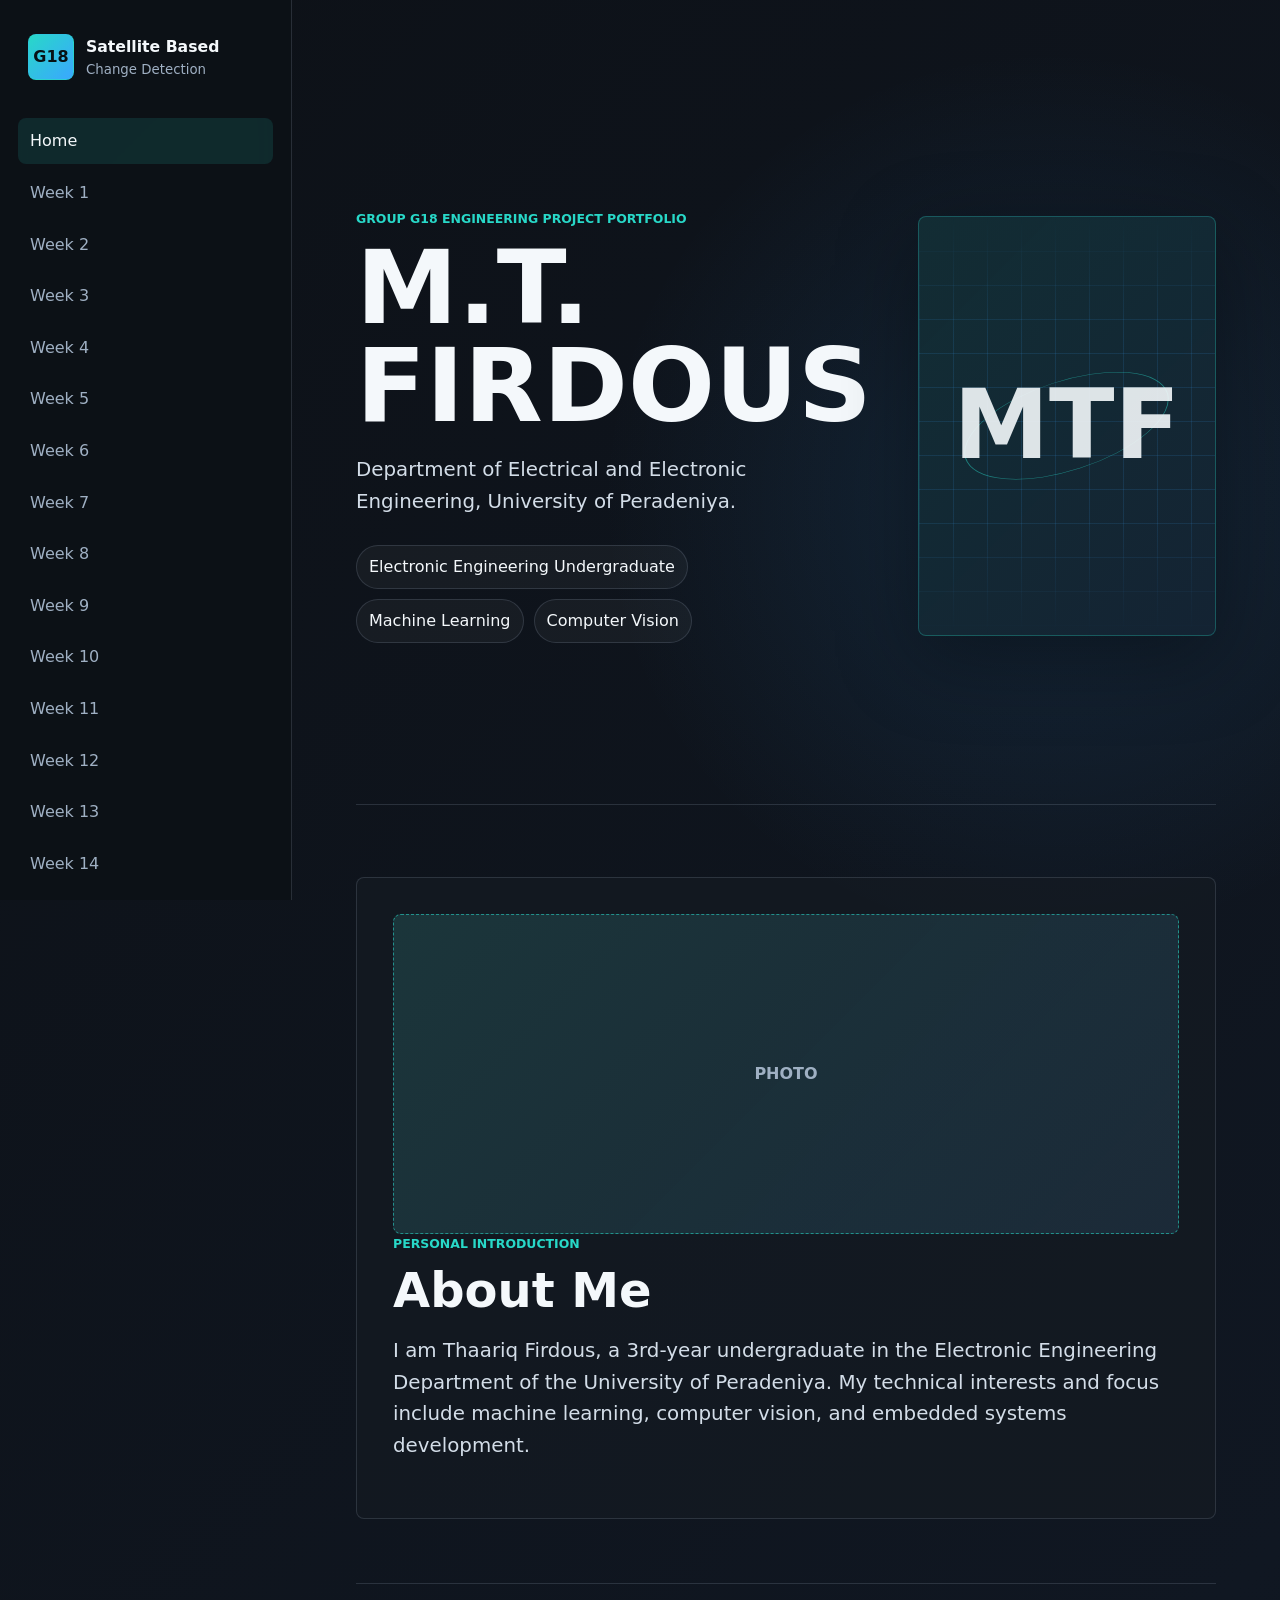
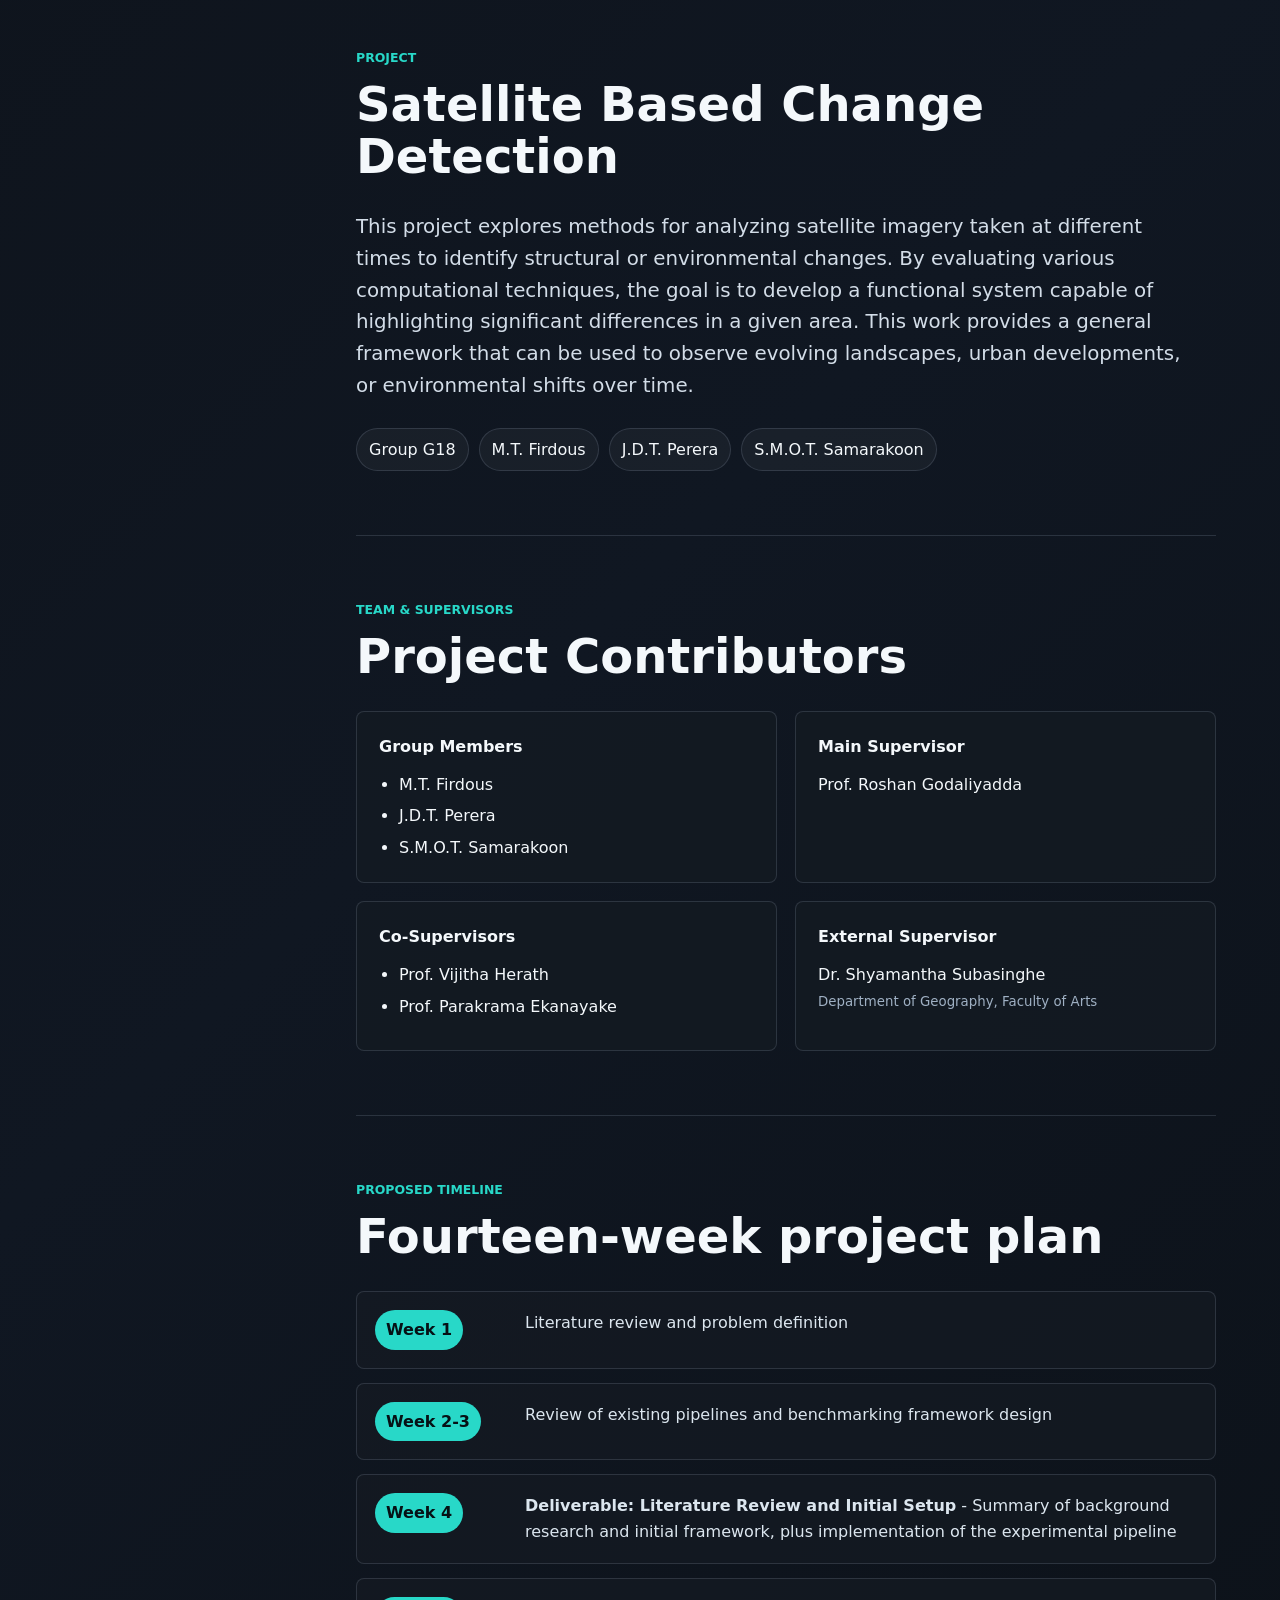
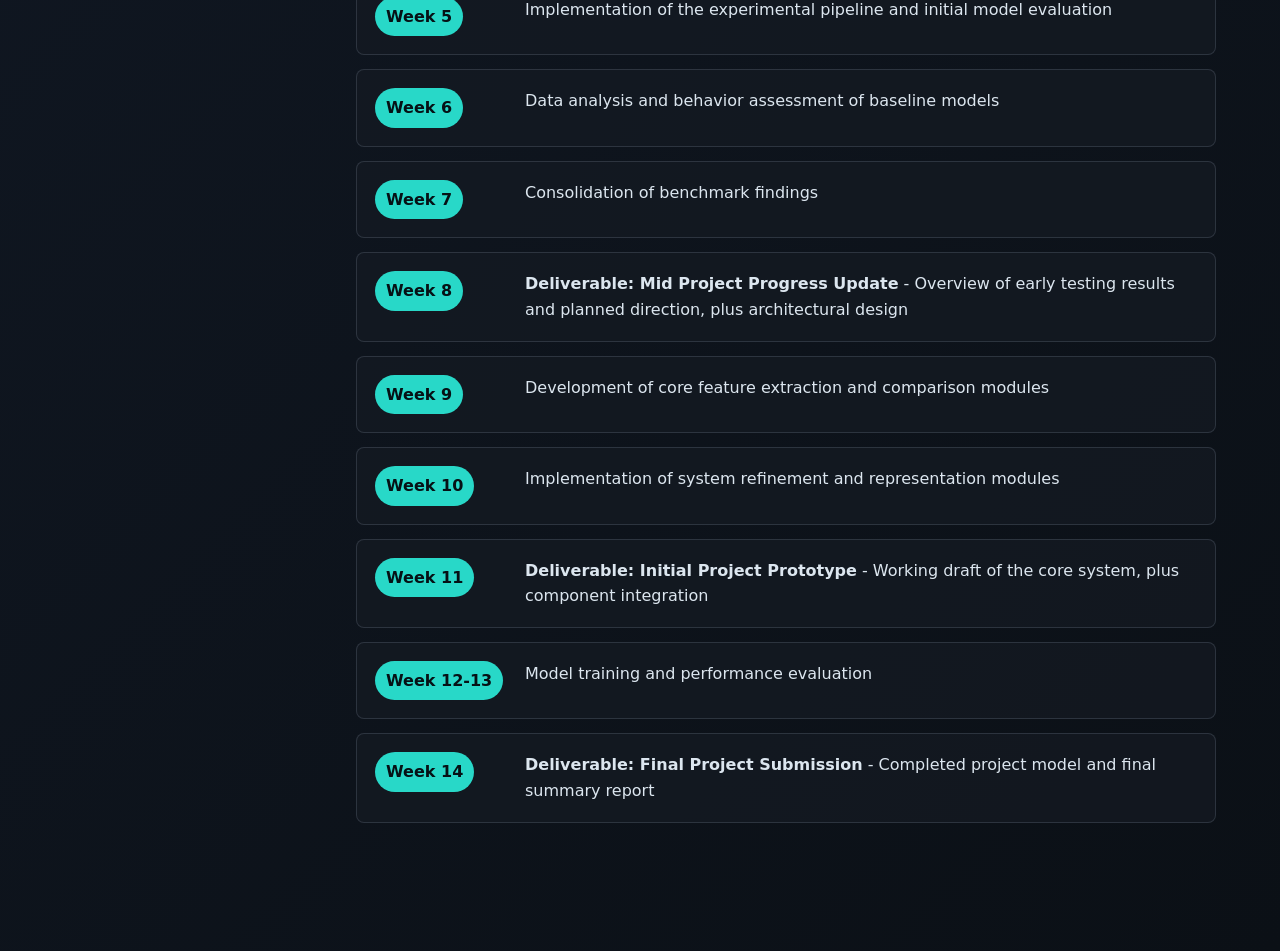
==== index.html @ 3c1f6ce9 "Initial commit" ====
<!DOCTYPE html>
<html lang="en">
<head>
  <meta charset="UTF-8">
  <meta name="viewport" content="width=device-width, initial-scale=1.0">
  <title>M.T. Firdous | Group G18 Portfolio</title>
  <link rel="stylesheet" href="style.css">
</head>
<body>
  <aside class="sidebar">
    <a class="brand" href="index.html" aria-label="Go to homepage">
      <span class="brand-mark">G18</span>
      <span>
        <strong>Satellite Based</strong>
        <small>Change Detection</small>
      </span>
    </a>

    <nav class="site-nav" aria-label="Primary navigation">
      <a class="active" href="index.html">Home</a>
      <a href="weeks/week1.html">Week 1</a>
      <a href="weeks/week2.html">Week 2</a>
      <a href="weeks/week3.html">Week 3</a>
      <a href="weeks/week4.html">Week 4</a>
      <a href="weeks/week5.html">Week 5</a>
      <a href="weeks/week6.html">Week 6</a>
      <a href="weeks/week7.html">Week 7</a>
      <a href="weeks/week8.html">Week 8</a>
      <a href="weeks/week9.html">Week 9</a>
      <a href="weeks/week10.html">Week 10</a>
      <a href="weeks/week11.html">Week 11</a>
      <a href="weeks/week12.html">Week 12</a>
      <a href="weeks/week13.html">Week 13</a>
      <a href="weeks/week14.html">Week 14</a>
    </nav>
  </aside>

  <main class="page-shell">
    <section class="hero-section">
      <div class="hero-content">
        <p class="eyebrow">Group G18 Engineering Project Portfolio</p>
        <h1>M.T. FIRDOUS</h1>
        <p class="hero-summary">
          Department of Electrical and Electronic Engineering, University of Peradeniya.
        </p>
        <div class="hero-meta" aria-label="Profile highlights">
          <span>Electronic Engineering Undergraduate</span>
          <span>Machine Learning</span>
          <span>Computer Vision</span>
        </div>
      </div>

      <!-- Placeholder for personal portrait or profile image. Replace this block with an <img> when available. -->
      <div class="project-visual" aria-label="Project image placeholder">
        <div class="orbit-line"></div>
        <div class="scan-grid"></div>
        <span>MTF</span>
      </div>
    </section>

    <section class="content-section personal-section" id="profile">
      <div class="profile-layout">
        <!-- PERSONAL IMAGE PLACEHOLDER: Replace this placeholder with your photo when available. -->
        <div class="profile-image-placeholder" aria-label="Personal image placeholder">
          <span>Photo</span>
        </div>

        <div class="profile-copy">
          <p class="eyebrow">Personal Introduction</p>
          <h2>About Me</h2>
          <p class="lead-text">
            I am Thaariq Firdous, a 3rd-year undergraduate in the Electronic Engineering Department of the University of Peradeniya. My technical interests and focus include machine learning, computer vision, and embedded systems development.
          </p>
        </div>
      </div>
    </section>

    <section class="content-section project-section" id="about">
      <div class="section-heading">
        <p class="eyebrow">Project</p>
        <h2>Satellite Based Change Detection</h2>
      </div>
      <p class="lead-text">
        This project explores methods for analyzing satellite imagery taken at different times to identify structural or environmental changes. By evaluating various computational techniques, the goal is to develop a functional system capable of highlighting significant differences in a given area. This work provides a general framework that can be used to observe evolving landscapes, urban developments, or environmental shifts over time.
      </p>
      <div class="hero-meta project-meta" aria-label="Project group details">
        <span>Group G18</span>
        <span>M.T. Firdous</span>
        <span>J.D.T. Perera</span>
        <span>S.M.O.T. Samarakoon</span>
      </div>
    </section>

    <section class="content-section" id="team">
      <div class="section-heading">
        <p class="eyebrow">Team & Supervisors</p>
        <h2>Project Contributors</h2>
      </div>

      <div class="info-grid">
        <article class="info-card">
          <h3>Group Members</h3>
          <ul>
            <li>M.T. Firdous</li>
            <li>J.D.T. Perera</li>
            <li>S.M.O.T. Samarakoon</li>
          </ul>
        </article>

        <article class="info-card">
          <h3>Main Supervisor</h3>
          <p>Prof. Roshan Godaliyadda</p>
        </article>

        <article class="info-card">
          <h3>Co-Supervisors</h3>
          <ul>
            <li>Prof. Vijitha Herath</li>
            <li>Prof. Parakrama Ekanayake</li>
          </ul>
        </article>

        <article class="info-card">
          <h3>External Supervisor</h3>
          <p>Dr. Shyamantha Subasinghe</p>
          <small>Department of Geography, Faculty of Arts</small>
        </article>
      </div>
    </section>

    <section class="content-section" id="timeline">
      <div class="section-heading">
        <p class="eyebrow">Proposed Timeline</p>
        <h2>Fourteen-week project plan</h2>
      </div>

      <div class="timeline">
        <article class="timeline-item">
          <span class="week-label">Week 1</span>
          <p>Literature review and problem definition</p>
        </article>
        <article class="timeline-item">
          <span class="week-label">Week 2-3</span>
          <p>Review of existing pipelines and benchmarking framework design</p>
        </article>
        <article class="timeline-item milestone">
          <span class="week-label">Week 4</span>
          <p><strong>Deliverable: Literature Review and Initial Setup</strong> - Summary of background research and initial framework, plus implementation of the experimental pipeline</p>
        </article>
        <article class="timeline-item">
          <span class="week-label">Week 5</span>
          <p>Implementation of the experimental pipeline and initial model evaluation</p>
        </article>
        <article class="timeline-item">
          <span class="week-label">Week 6</span>
          <p>Data analysis and behavior assessment of baseline models</p>
        </article>
        <article class="timeline-item">
          <span class="week-label">Week 7</span>
          <p>Consolidation of benchmark findings</p>
        </article>
        <article class="timeline-item milestone">
          <span class="week-label">Week 8</span>
          <p><strong>Deliverable: Mid Project Progress Update</strong> - Overview of early testing results and planned direction, plus architectural design</p>
        </article>
        <article class="timeline-item">
          <span class="week-label">Week 9</span>
          <p>Development of core feature extraction and comparison modules</p>
        </article>
        <article class="timeline-item">
          <span class="week-label">Week 10</span>
          <p>Implementation of system refinement and representation modules</p>
        </article>
        <article class="timeline-item milestone">
          <span class="week-label">Week 11</span>
          <p><strong>Deliverable: Initial Project Prototype</strong> - Working draft of the core system, plus component integration</p>
        </article>
        <article class="timeline-item">
          <span class="week-label">Week 12-13</span>
          <p>Model training and performance evaluation</p>
        </article>
        <article class="timeline-item milestone">
          <span class="week-label">Week 14</span>
          <p><strong>Deliverable: Final Project Submission</strong> - Completed project model and final summary report</p>
        </article>
      </div>
    </section>
  </main>

  <script>
    document.documentElement.classList.add('js-enabled');
  </script>
</body>
</html>
---- style.css ----
:root {
  --bg: #0d1117;
  --panel: #151b23;
  --panel-strong: #1c2430;
  --text: #f4f8fb;
  --muted: #9fb0c3;
  --line: rgba(148, 163, 184, 0.2);
  --accent: #28d8c8;
  --accent-2: #3aa7ff;
  --accent-soft: rgba(40, 216, 200, 0.12);
  --shadow: 0 22px 80px rgba(0, 0, 0, 0.34);
  --sidebar-width: 292px;
}

* {
  box-sizing: border-box;
}

html {
  scroll-behavior: smooth;
}

body {
  margin: 0;
  min-height: 100vh;
  font-family: Inter, ui-sans-serif, system-ui, -apple-system, BlinkMacSystemFont, "Segoe UI", sans-serif;
  line-height: 1.6;
  color: var(--text);
  background:
    radial-gradient(circle at 82% 12%, rgba(58, 167, 255, 0.13), transparent 28rem),
    linear-gradient(135deg, #0d1117 0%, #101722 52%, #0b1016 100%);
}

a {
  color: inherit;
  text-decoration: none;
}

.sidebar {
  position: fixed;
  inset: 0 auto 0 0;
  z-index: 10;
  width: var(--sidebar-width);
  padding: 24px 18px;
  overflow-y: auto;
  border-right: 1px solid var(--line);
  background: rgba(13, 17, 23, 0.94);
  backdrop-filter: blur(18px);
}

.brand {
  display: flex;
  align-items: center;
  gap: 12px;
  margin-bottom: 28px;
  padding: 10px;
}

.brand-mark {
  display: grid;
  width: 46px;
  height: 46px;
  place-items: center;
  border: 1px solid rgba(40, 216, 200, 0.45);
  border-radius: 8px;
  color: #071115;
  background: linear-gradient(135deg, var(--accent), var(--accent-2));
  font-weight: 800;
}

.brand strong,
.brand small {
  display: block;
}

.brand strong {
  font-size: 0.98rem;
}

.brand small {
  color: var(--muted);
}

.site-nav {
  display: grid;
  gap: 6px;
}

.site-nav a {
  border-radius: 8px;
  padding: 10px 12px;
  color: var(--muted);
  transition: background 180ms ease, color 180ms ease, transform 180ms ease;
}

.site-nav a:hover,
.site-nav a:focus-visible,
.site-nav a.active {
  color: var(--text);
  background: var(--accent-soft);
  outline: none;
}

.site-nav a:hover {
  transform: translateX(2px);
}

.page-shell {
  width: min(1160px, calc(100% - var(--sidebar-width)));
  margin-left: var(--sidebar-width);
  padding: 48px clamp(22px, 5vw, 72px) 64px;
}

.hero-section {
  display: grid;
  grid-template-columns: minmax(0, 1.25fr) minmax(280px, 0.75fr);
  align-items: center;
  min-height: 84vh;
  gap: clamp(28px, 5vw, 68px);
}

.eyebrow {
  margin: 0 0 10px;
  color: var(--accent);
  font-size: 0.78rem;
  font-weight: 800;
  text-transform: uppercase;
}

h1,
h2,
h3,
p {
  margin-top: 0;
}

h1 {
  max-width: 880px;
  margin-bottom: 20px;
  font-size: clamp(3rem, 8vw, 6.8rem);
  line-height: 0.95;
  letter-spacing: 0;
}

h2 {
  margin-bottom: 16px;
  font-size: clamp(1.85rem, 4vw, 3rem);
  line-height: 1.1;
  letter-spacing: 0;
}

h3 {
  margin-bottom: 12px;
  font-size: 1rem;
  letter-spacing: 0;
}

.hero-summary,
.lead-text {
  max-width: 830px;
  color: #d3dde8;
  font-size: clamp(1.05rem, 2vw, 1.24rem);
}

.hero-meta {
  display: flex;
  flex-wrap: wrap;
  gap: 10px;
  margin-top: 28px;
}

.hero-meta span {
  border: 1px solid var(--line);
  border-radius: 999px;
  padding: 8px 12px;
  color: var(--text);
  background: rgba(255, 255, 255, 0.04);
}

.project-visual {
  position: relative;
  display: grid;
  min-height: 420px;
  overflow: hidden;
  place-items: center;
  border: 1px solid rgba(40, 216, 200, 0.28);
  border-radius: 8px;
  background:
    linear-gradient(135deg, rgba(40, 216, 200, 0.11), rgba(58, 167, 255, 0.08)),
    #101822;
  box-shadow: var(--shadow);
}

.project-visual span {
  position: relative;
  z-index: 2;
  color: rgba(244, 248, 251, 0.9);
  font-size: clamp(3rem, 10vw, 6rem);
  font-weight: 900;
}

.orbit-line {
  position: absolute;
  width: 72%;
  aspect-ratio: 1;
  border: 1px solid rgba(40, 216, 200, 0.5);
  border-radius: 50%;
  transform: rotate(-18deg) scaleY(0.42);
}

.scan-grid {
  position: absolute;
  inset: 0;
  background-image:
    linear-gradient(rgba(58, 167, 255, 0.13) 1px, transparent 1px),
    linear-gradient(90deg, rgba(58, 167, 255, 0.13) 1px, transparent 1px);
  background-size: 34px 34px;
  mask-image: linear-gradient(to bottom, transparent 0%, black 28%, black 72%, transparent 100%);
}

.hero-photo {
  display: block;
  width: 100%;
  min-height: 420px;
  max-height: 560px;
  object-fit: cover;
  border: 1px solid rgba(40, 216, 200, 0.28);
  border-radius: 8px;
  background: rgba(255, 255, 255, 0.03);
  box-shadow: var(--shadow);
}

.content-section {
  padding: 64px 0;
  border-top: 1px solid var(--line);
}

.personal-section {
  padding-top: 72px;
}

.profile-layout {
  display: block;
  border: 1px solid var(--line);
  border-radius: 8px;
  padding: clamp(20px, 4vw, 36px);
  background: rgba(21, 27, 35, 0.68);
}

.profile-image-placeholder {
  display: grid;
  min-height: 320px;
  place-items: center;
  border: 1px dashed rgba(40, 216, 200, 0.58);
  border-radius: 8px;
  background:
    linear-gradient(135deg, rgba(40, 216, 200, 0.12), rgba(58, 167, 255, 0.08)),
    rgba(255, 255, 255, 0.03);
}

.profile-image-placeholder span {
  color: var(--muted);
  font-weight: 800;
  text-transform: uppercase;
}

.profile-copy h2 {
  margin-bottom: 18px;
}

.project-meta {
  margin-top: 26px;
}

.section-heading {
  max-width: 760px;
  margin-bottom: 28px;
}

.info-grid,
.update-grid {
  display: grid;
  grid-template-columns: repeat(2, minmax(0, 1fr));
  gap: 18px;
}

.info-card,
.update-card {
  min-height: 150px;
  border: 1px solid var(--line);
  border-radius: 8px;
  padding: 22px;
  background: rgba(21, 27, 35, 0.76);
}

.info-card p,
.info-card ul {
  margin: 0;
}

.info-card ul {
  padding-left: 20px;
}

.info-card li + li {
  margin-top: 6px;
}

.info-card small {
  color: var(--muted);
}

.timeline {
  position: relative;
  display: grid;
  gap: 14px;
}

.timeline-item {
  position: relative;
  display: grid;
  grid-template-columns: 132px minmax(0, 1fr);
  gap: 18px;
  align-items: start;
  border: 1px solid var(--line);
  border-radius: 8px;
  padding: 18px;
  background: rgba(21, 27, 35, 0.72);
}

.week-label {
  display: inline-flex;
  width: fit-content;
  border-radius: 999px;
  padding: 7px 11px;
  color: #061115;
  background: var(--accent);
  font-weight: 800;
}

.timeline-item p {
  margin: 0;
  color: #dce6ef;
}

.week-hero {
  padding: 48px 0 42px;
}

.week-hero h1 {
  margin-bottom: 14px;
  font-size: clamp(2.5rem, 7vw, 5.2rem);
}

.week-hero p {
  max-width: 720px;
  color: var(--muted);
  font-size: 1.08rem;
}

.update-card {
  min-height: 260px;
}

.update-card h2 {
  margin-bottom: 18px;
  font-size: 1.35rem;
}

.empty-area {
  min-height: 150px;
  border: 1px dashed rgba(159, 176, 195, 0.34);
  border-radius: 8px;
  background: rgba(255, 255, 255, 0.025);
}

.wide-card {
  grid-column: 1 / -1;
}

@media (max-width: 940px) {
  .sidebar {
    position: sticky;
    top: 0;
    width: 100%;
    max-height: 42vh;
    padding: 14px;
    border-right: 0;
    border-bottom: 1px solid var(--line);
  }

  .brand {
    margin-bottom: 12px;
  }

  .site-nav {
    display: flex;
    overflow-x: auto;
    padding-bottom: 4px;
    scrollbar-width: thin;
  }

  .site-nav a {
    flex: 0 0 auto;
    white-space: nowrap;
  }

  .site-nav a:hover {
    transform: none;
  }

  .page-shell {
    width: 100%;
    margin-left: 0;
    padding: 28px 18px 48px;
  }

  .hero-section {
    grid-template-columns: 1fr;
    min-height: auto;
    padding: 42px 0;
  }

  .project-visual,
  .hero-photo {
    min-height: 300px;
  }
}

@media (max-width: 680px) {
  .brand-mark {
    width: 40px;
    height: 40px;
  }

  h1 {
    font-size: clamp(2.55rem, 17vw, 4.4rem);
  }

  .content-section {
    padding: 44px 0;
  }

  .info-grid,
  .update-grid {
    grid-template-columns: 1fr;
  }

  .timeline-item {
    grid-template-columns: 1fr;
    gap: 12px;
  }

  .update-card {
    min-height: 220px;
  }
}
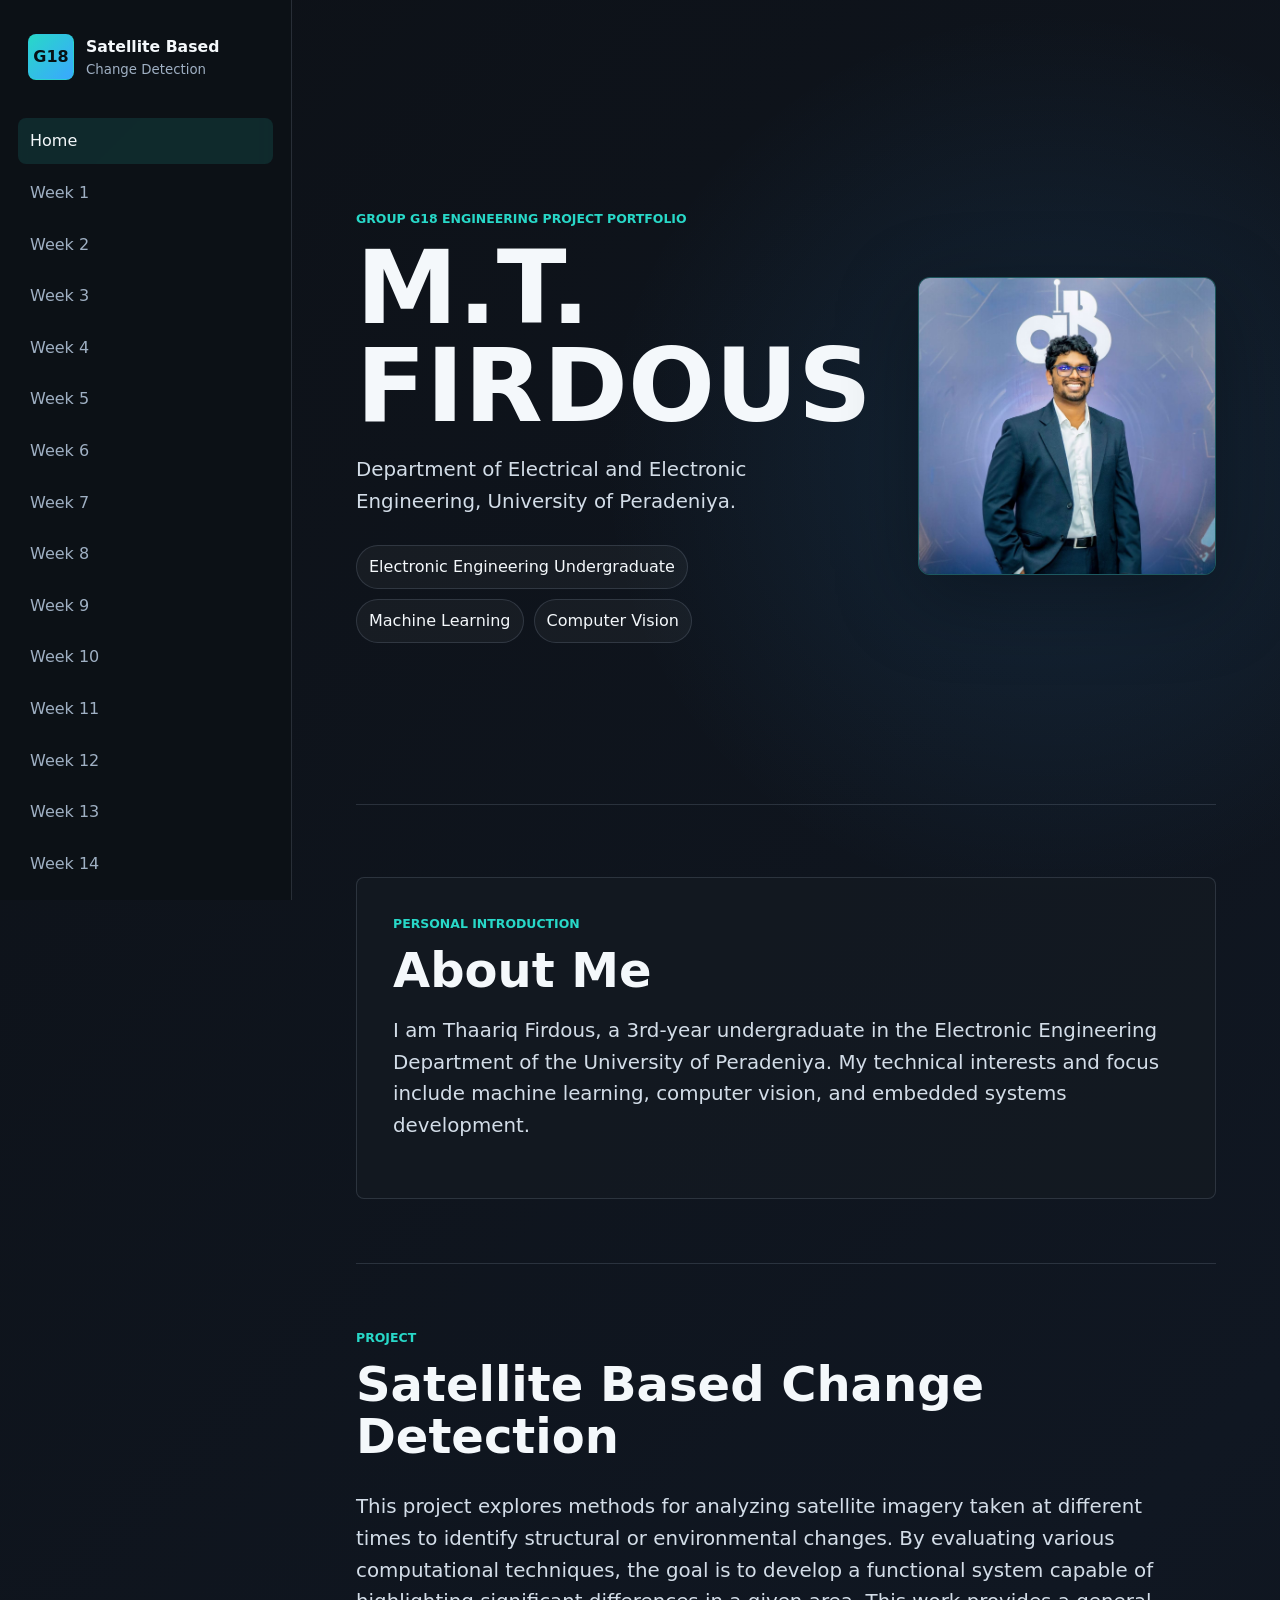
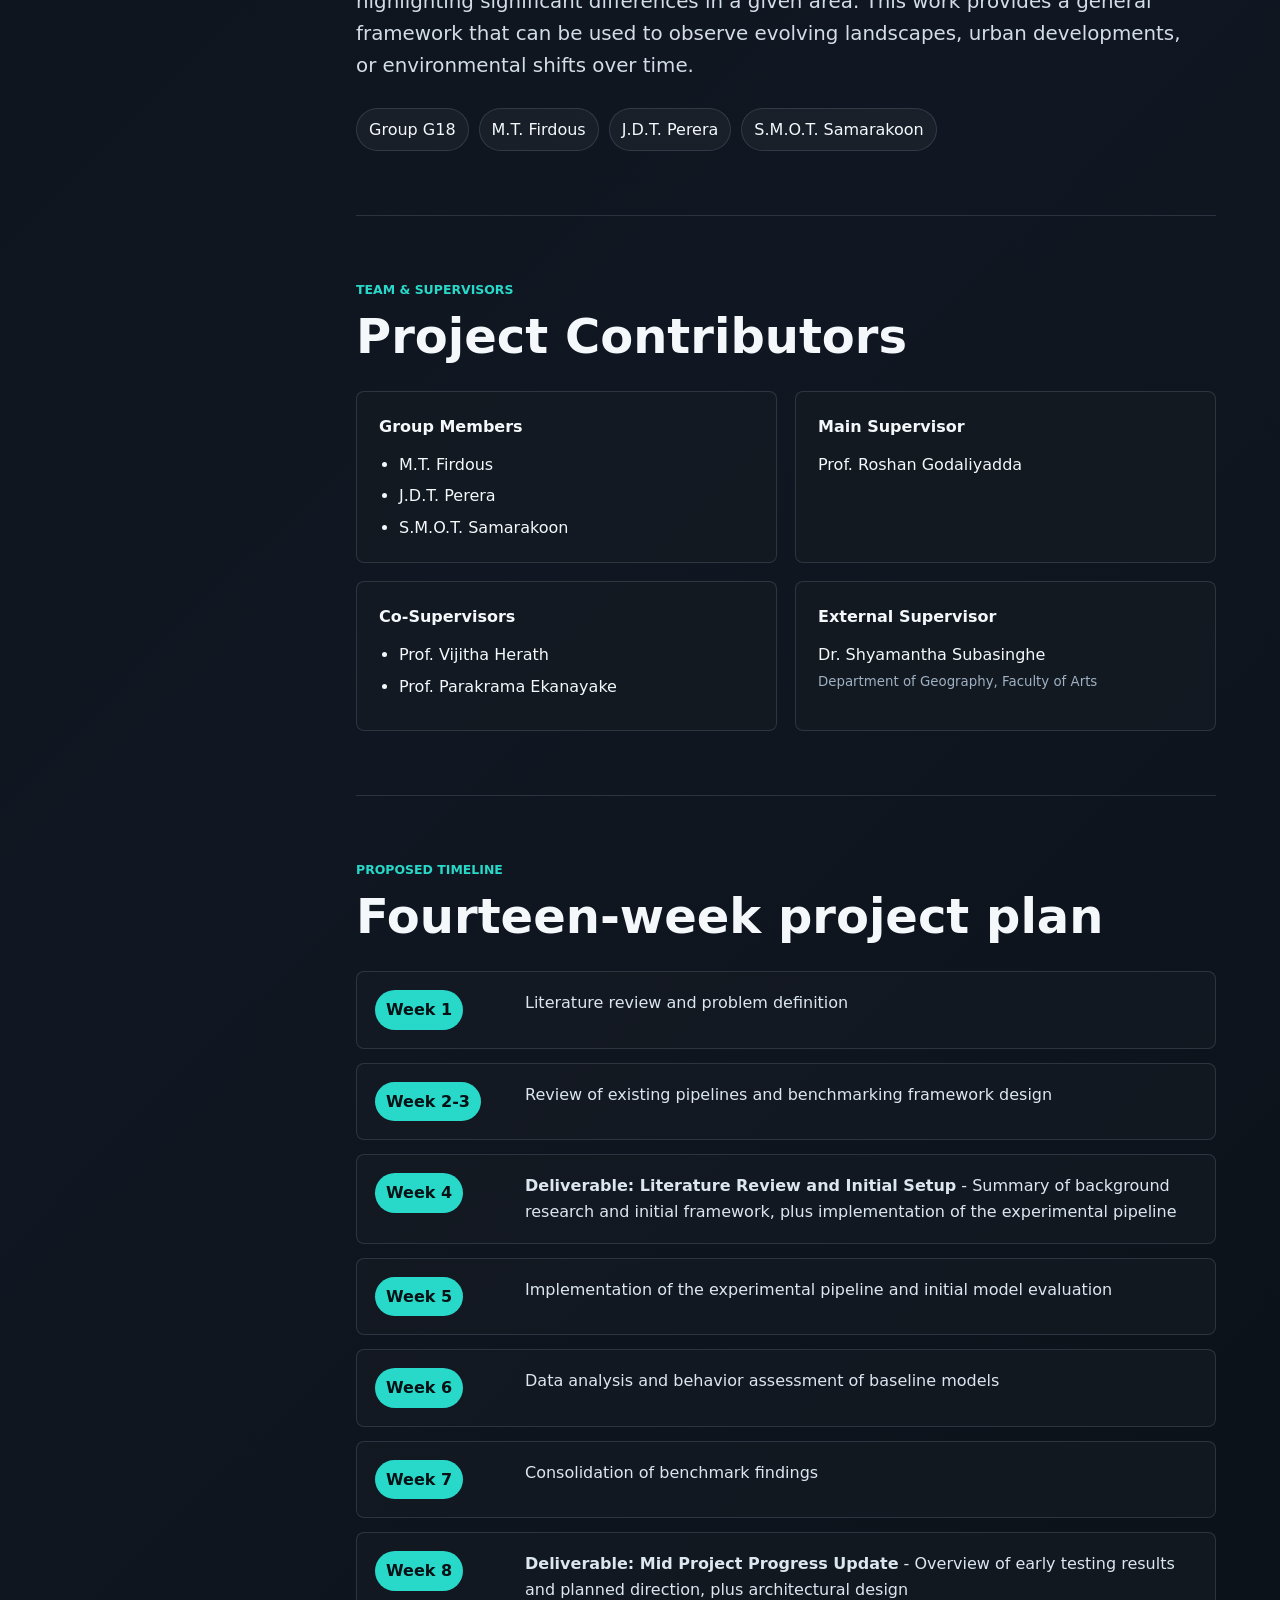
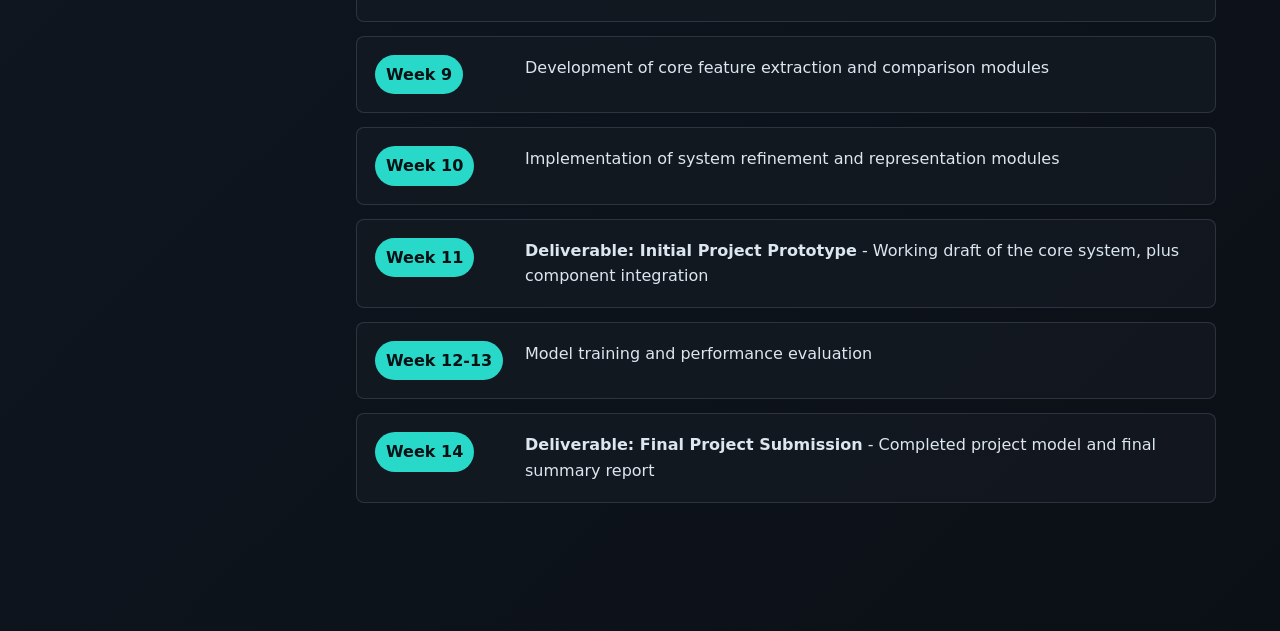
==== commit b8f29204: "Integrate MambaRefine-CD paper methodology into Weeks 1-3" ====
--- a/index.html
+++ b/index.html
@@ -50,28 +50,16 @@
         </div>
       </div>
 
-      <!-- Placeholder for personal portrait or profile image. Replace this block with an <img> when available. -->
-      <div class="project-visual" aria-label="Project image placeholder">
-        <div class="orbit-line"></div>
-        <div class="scan-grid"></div>
-        <span>MTF</span>
-      </div>
+      <img src="assets/INSERT_YOUR_IMAGE_FILENAME_HERE.jpg" alt="M.T. Firdous" class="hero-image">
     </section>
 
     <section class="content-section personal-section" id="profile">
       <div class="profile-layout">
-        <!-- PERSONAL IMAGE PLACEHOLDER: Replace this placeholder with your photo when available. -->
-        <div class="profile-image-placeholder" aria-label="Personal image placeholder">
-          <span>Photo</span>
-        </div>
-
-        <div class="profile-copy">
-          <p class="eyebrow">Personal Introduction</p>
-          <h2>About Me</h2>
-          <p class="lead-text">
-            I am Thaariq Firdous, a 3rd-year undergraduate in the Electronic Engineering Department of the University of Peradeniya. My technical interests and focus include machine learning, computer vision, and embedded systems development.
-          </p>
-        </div>
+        <p class="eyebrow">Personal Introduction</p>
+        <h2>About Me</h2>
+        <p class="lead-text">
+          I am Thaariq Firdous, a 3rd-year undergraduate in the Electronic Engineering Department of the University of Peradeniya. My technical interests and focus include machine learning, computer vision, and embedded systems development.
+        </p>
       </div>
     </section>
 
--- a/style.css
+++ b/style.css
@@ -177,55 +177,15 @@
   background: rgba(255, 255, 255, 0.04);
 }
 
-.project-visual {
-  position: relative;
-  display: grid;
-  min-height: 420px;
-  overflow: hidden;
-  place-items: center;
-  border: 1px solid rgba(40, 216, 200, 0.28);
-  border-radius: 8px;
-  background:
-    linear-gradient(135deg, rgba(40, 216, 200, 0.11), rgba(58, 167, 255, 0.08)),
-    #101822;
-  box-shadow: var(--shadow);
-}
-
-.project-visual span {
-  position: relative;
-  z-index: 2;
-  color: rgba(244, 248, 251, 0.9);
-  font-size: clamp(3rem, 10vw, 6rem);
-  font-weight: 900;
-}
-
-.orbit-line {
-  position: absolute;
-  width: 72%;
-  aspect-ratio: 1;
-  border: 1px solid rgba(40, 216, 200, 0.5);
-  border-radius: 50%;
-  transform: rotate(-18deg) scaleY(0.42);
-}
-
-.scan-grid {
-  position: absolute;
-  inset: 0;
-  background-image:
-    linear-gradient(rgba(58, 167, 255, 0.13) 1px, transparent 1px),
-    linear-gradient(90deg, rgba(58, 167, 255, 0.13) 1px, transparent 1px);
-  background-size: 34px 34px;
-  mask-image: linear-gradient(to bottom, transparent 0%, black 28%, black 72%, transparent 100%);
-}
-
-.hero-photo {
+.hero-image {
   display: block;
-  width: 100%;
-  min-height: 420px;
-  max-height: 560px;
+  width: 300px;
+  max-width: 100%;
+  height: auto;
+  justify-self: center;
   object-fit: cover;
   border: 1px solid rgba(40, 216, 200, 0.28);
-  border-radius: 8px;
+  border-radius: 12px;
   background: rgba(255, 255, 255, 0.03);
   box-shadow: var(--shadow);
 }
@@ -241,30 +201,14 @@
 
 .profile-layout {
   display: block;
+  max-width: 860px;
   border: 1px solid var(--line);
   border-radius: 8px;
   padding: clamp(20px, 4vw, 36px);
   background: rgba(21, 27, 35, 0.68);
 }
 
-.profile-image-placeholder {
-  display: grid;
-  min-height: 320px;
-  place-items: center;
-  border: 1px dashed rgba(40, 216, 200, 0.58);
-  border-radius: 8px;
-  background:
-    linear-gradient(135deg, rgba(40, 216, 200, 0.12), rgba(58, 167, 255, 0.08)),
-    rgba(255, 255, 255, 0.03);
-}
-
-.profile-image-placeholder span {
-  color: var(--muted);
-  font-weight: 800;
-  text-transform: uppercase;
-}
-
-.profile-copy h2 {
+.profile-layout h2 {
   margin-bottom: 18px;
 }
 
@@ -371,7 +315,27 @@
   min-height: 150px;
   border: 1px dashed rgba(159, 176, 195, 0.34);
   border-radius: 8px;
+  padding: 18px 20px;
+  color: #dce6ef;
   background: rgba(255, 255, 255, 0.025);
+}
+
+.empty-area ul {
+  margin: 0;
+  padding-left: 1.15rem;
+}
+
+.empty-area li + li {
+  margin-top: 10px;
+}
+
+.empty-area p {
+  margin: 0;
+}
+
+.empty-area code {
+  color: var(--text);
+  white-space: normal;
 }
 
 .wide-card {
@@ -421,9 +385,8 @@
     padding: 42px 0;
   }
 
-  .project-visual,
-  .hero-photo {
-    min-height: 300px;
+  .hero-image {
+    justify-self: start;
   }
 }
 
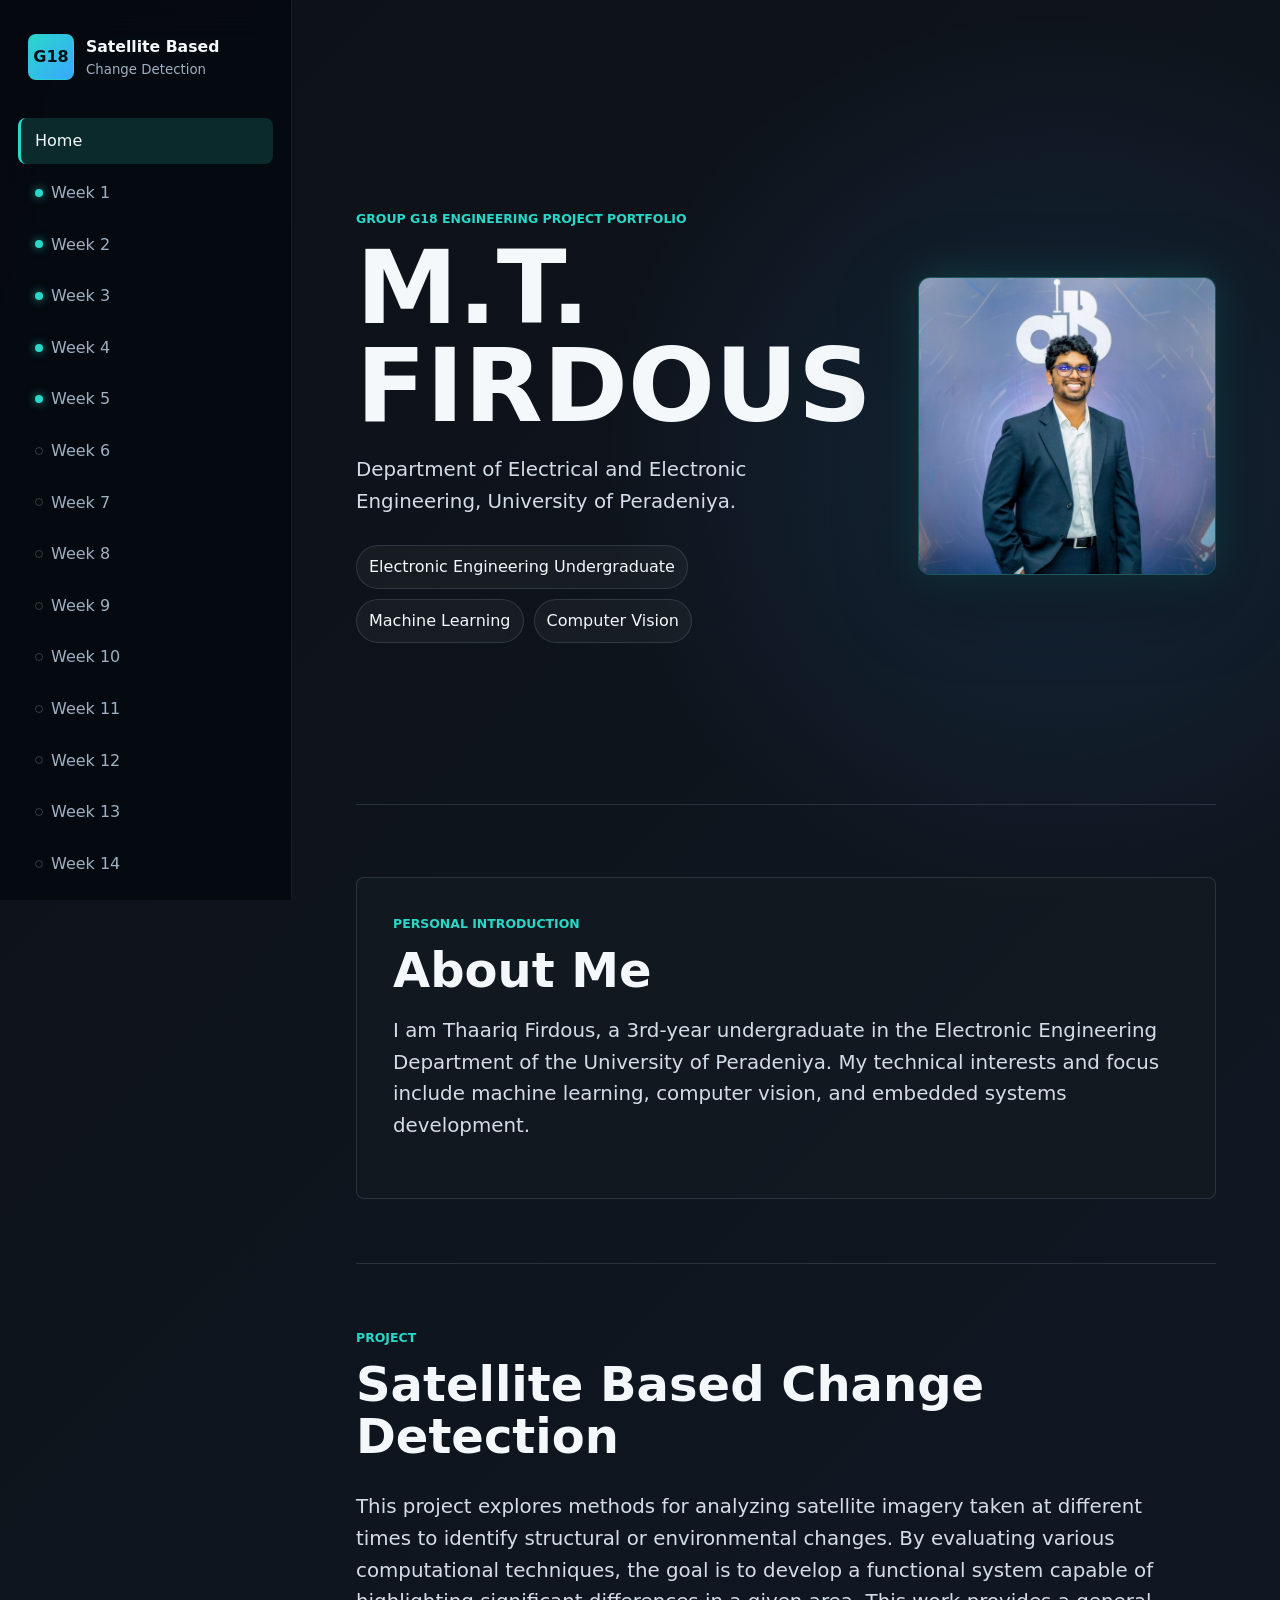
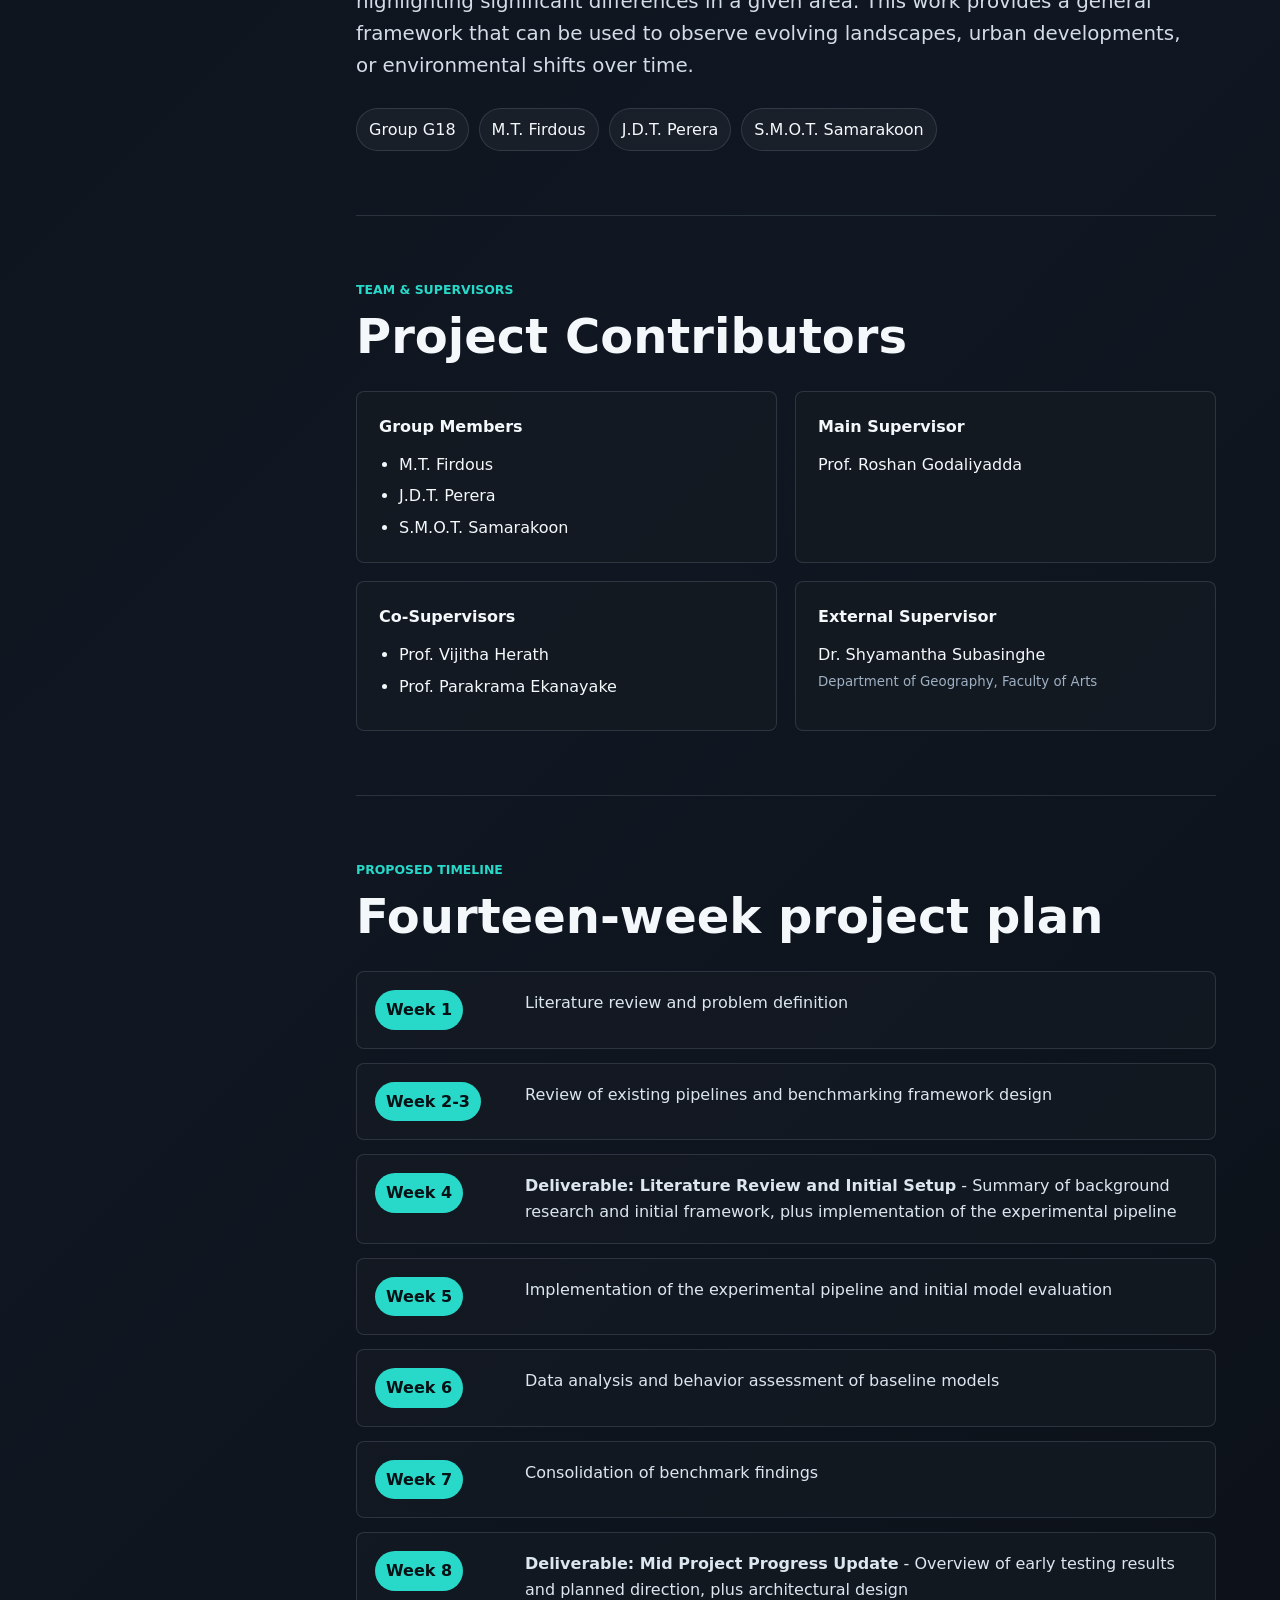
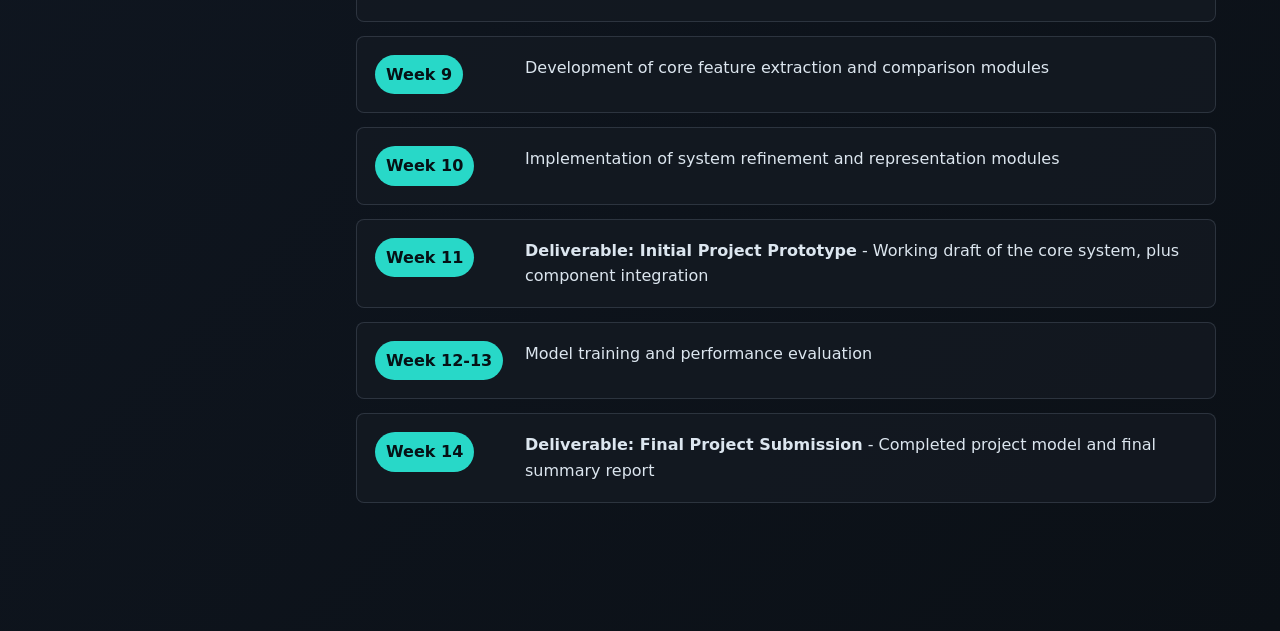
==== commit 11080f09: "Add completed/pending status dots to sidebar" ====
--- a/index.html
+++ b/index.html
@@ -18,20 +18,20 @@
 
     <nav class="site-nav" aria-label="Primary navigation">
       <a class="active" href="index.html">Home</a>
-      <a href="weeks/week1.html">Week 1</a>
-      <a href="weeks/week2.html">Week 2</a>
-      <a href="weeks/week3.html">Week 3</a>
-      <a href="weeks/week4.html">Week 4</a>
-      <a href="weeks/week5.html">Week 5</a>
-      <a href="weeks/week6.html">Week 6</a>
-      <a href="weeks/week7.html">Week 7</a>
-      <a href="weeks/week8.html">Week 8</a>
-      <a href="weeks/week9.html">Week 9</a>
-      <a href="weeks/week10.html">Week 10</a>
-      <a href="weeks/week11.html">Week 11</a>
-      <a href="weeks/week12.html">Week 12</a>
-      <a href="weeks/week13.html">Week 13</a>
-      <a href="weeks/week14.html">Week 14</a>
+      <a href="weeks/week1.html"><span class="status-dot completed"></span>Week 1</a>
+      <a href="weeks/week2.html"><span class="status-dot completed"></span>Week 2</a>
+      <a href="weeks/week3.html"><span class="status-dot completed"></span>Week 3</a>
+      <a href="weeks/week4.html"><span class="status-dot completed"></span>Week 4</a>
+      <a href="weeks/week5.html"><span class="status-dot completed"></span>Week 5</a>
+      <a href="weeks/week6.html"><span class="status-dot pending"></span>Week 6</a>
+      <a href="weeks/week7.html"><span class="status-dot pending"></span>Week 7</a>
+      <a href="weeks/week8.html"><span class="status-dot pending"></span>Week 8</a>
+      <a href="weeks/week9.html"><span class="status-dot pending"></span>Week 9</a>
+      <a href="weeks/week10.html"><span class="status-dot pending"></span>Week 10</a>
+      <a href="weeks/week11.html"><span class="status-dot pending"></span>Week 11</a>
+      <a href="weeks/week12.html"><span class="status-dot pending"></span>Week 12</a>
+      <a href="weeks/week13.html"><span class="status-dot pending"></span>Week 13</a>
+      <a href="weeks/week14.html"><span class="status-dot pending"></span>Week 14</a>
     </nav>
   </aside>
 
--- a/style.css
+++ b/style.css
@@ -20,6 +20,18 @@
   scroll-behavior: smooth;
 }
 
+@keyframes pageFadeIn {
+  from {
+    opacity: 0;
+    transform: translateY(6px);
+  }
+
+  to {
+    opacity: 1;
+    transform: translateY(0);
+  }
+}
+
 body {
   margin: 0;
   min-height: 100vh;
@@ -43,8 +55,8 @@
   width: var(--sidebar-width);
   padding: 24px 18px;
   overflow-y: auto;
-  border-right: 1px solid var(--line);
-  background: rgba(13, 17, 23, 0.94);
+  border-right: 1px solid rgba(255, 255, 255, 0.08);
+  background: rgba(6, 10, 16, 0.96);
   backdrop-filter: blur(18px);
 }
 
@@ -87,10 +99,31 @@
 }
 
 .site-nav a {
-  border-radius: 8px;
-  padding: 10px 12px;
+  display: flex;
+  align-items: center;
+  border-left: 3px solid transparent;
+  border-radius: 8px;
+  padding: 10px 12px 10px 14px;
   color: var(--muted);
-  transition: background 180ms ease, color 180ms ease, transform 180ms ease;
+  transition: background 180ms ease, border-color 180ms ease, color 180ms ease, transform 180ms ease;
+}
+
+.status-dot {
+  display: inline-block;
+  flex: 0 0 auto;
+  width: 8px;
+  height: 8px;
+  margin-right: 8px;
+  border-radius: 50%;
+}
+
+.status-dot.completed {
+  background: var(--accent);
+  box-shadow: 0 0 10px rgba(40, 216, 200, 0.72);
+}
+
+.status-dot.pending {
+  border: 1px solid rgba(255, 255, 255, 0.2);
 }
 
 .site-nav a:hover,
@@ -101,6 +134,11 @@
   outline: none;
 }
 
+.site-nav a.active {
+  border-left-color: var(--accent);
+  background: rgba(40, 216, 200, 0.16);
+}
+
 .site-nav a:hover {
   transform: translateX(2px);
 }
@@ -109,6 +147,7 @@
   width: min(1160px, calc(100% - var(--sidebar-width)));
   margin-left: var(--sidebar-width);
   padding: 48px clamp(22px, 5vw, 72px) 64px;
+  animation: pageFadeIn 0.4s ease both;
 }
 
 .hero-section {
@@ -175,6 +214,14 @@
   padding: 8px 12px;
   color: var(--text);
   background: rgba(255, 255, 255, 0.04);
+  transition: background 0.25s ease, border-color 0.25s ease, box-shadow 0.25s ease, transform 0.25s ease;
+}
+
+.hero-meta span:hover {
+  border-color: rgba(40, 216, 200, 0.5);
+  background: rgba(40, 216, 200, 0.1);
+  box-shadow: 0 10px 28px rgba(40, 216, 200, 0.08);
+  transform: translateY(-2px);
 }
 
 .hero-image {
@@ -187,7 +234,7 @@
   border: 1px solid rgba(40, 216, 200, 0.28);
   border-radius: 12px;
   background: rgba(255, 255, 255, 0.03);
-  box-shadow: var(--shadow);
+  box-shadow: var(--shadow), 0 0 44px rgba(40, 216, 200, 0.2);
 }
 
 .content-section {
@@ -235,6 +282,14 @@
   border-radius: 8px;
   padding: 22px;
   background: rgba(21, 27, 35, 0.76);
+  transition: all 0.3s ease;
+}
+
+.info-card:hover,
+.update-card:hover {
+  border-color: rgba(40, 216, 200, 0.38);
+  box-shadow: 0 18px 42px rgba(40, 216, 200, 0.12);
+  transform: translateY(-4px);
 }
 
 .info-card p,
@@ -313,11 +368,11 @@
 
 .empty-area {
   min-height: 150px;
-  border: 1px dashed rgba(159, 176, 195, 0.34);
-  border-radius: 8px;
-  padding: 18px 20px;
+  border: 1px solid rgba(255, 255, 255, 0.05);
+  border-radius: 8px;
+  padding: 16px;
   color: #dce6ef;
-  background: rgba(255, 255, 255, 0.025);
+  background: rgba(255, 255, 255, 0.03);
 }
 
 .empty-area ul {
@@ -390,6 +445,28 @@
   }
 }
 
+@media (prefers-reduced-motion: reduce) {
+  html {
+    scroll-behavior: auto;
+  }
+
+  .page-shell,
+  .site-nav a,
+  .hero-meta span,
+  .info-card,
+  .update-card {
+    animation: none;
+    transition: none;
+  }
+
+  .site-nav a:hover,
+  .hero-meta span:hover,
+  .info-card:hover,
+  .update-card:hover {
+    transform: none;
+  }
+}
+
 @media (max-width: 680px) {
   .brand-mark {
     width: 40px;
